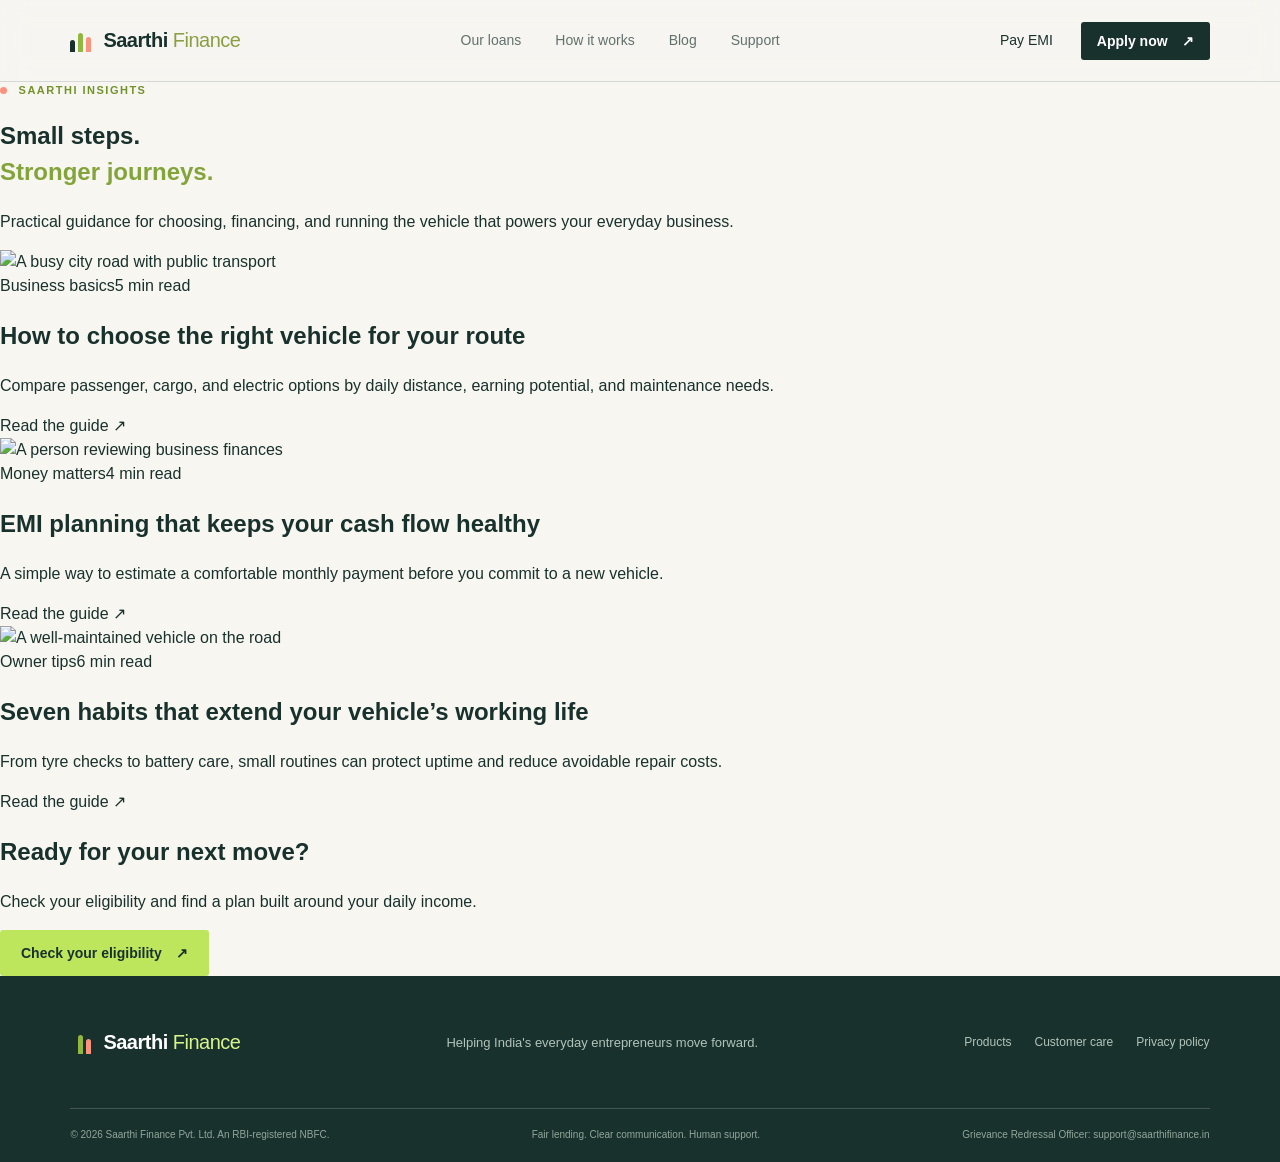
==== blog/index.html @ 4ffebeb4 "Add files via upload" ====
<!DOCTYPE html>
<html lang="en">
<head>
  <meta charset="UTF-8" />
  <meta name="viewport" content="width=device-width, initial-scale=1.0" />
  <title>Saarthi Finance Blog</title>
  <meta name="description" content="Practical guidance for choosing, financing, and running the vehicle that powers your everyday business." />
  <link rel="stylesheet" href="../styles.css" />
</head>
<body class="blog-page">
  <header class="site-header">
    <a class="brand" href="../index.html#top" aria-label="Saarthi Finance home">
      <span class="brand-mark" aria-hidden="true"><span></span><span></span><span></span></span>
      <span>Saarthi <b>Finance</b></span>
    </a>
    <nav class="main-nav" aria-label="Main navigation">
      <a href="../index.html#products">Our loans</a>
      <a href="../index.html#how-it-works">How it works</a>
      <a href="../blog.html">Blog</a>
      <a href="../index.html#support">Support</a>
    </nav>
    <div class="header-actions">
      <a class="text-link" href="../index.html#pay">Pay EMI</a>
      <a class="button button-dark button-small" href="../index.html#apply">Apply now <span aria-hidden="true">↗</span></a>
    </div>
    <button class="menu-toggle" aria-label="Open menu" aria-expanded="false">☰</button>
  </header>

  <main>
    <section class="blog-hero">
      <div>
        <p class="eyebrow"><span class="eyebrow-dot"></span> Saarthi insights</p>
        <h1>Small steps.<br><em>Stronger journeys.</em></h1>
      </div>
      <div class="blog-hero-copy">
        <p>Practical guidance for choosing, financing, and running the vehicle that powers your everyday business.</p>
      </div>
    </section>

    <section class="blog-grid" aria-label="Latest articles">
      <article class="article-card">
        <img src="https://images.unsplash.com/photo-1544620347-c4fd4a3d5957?auto=format&fit=crop&w=900&q=80" alt="A busy city road with public transport" />
        <div class="article-card-body">
          <div class="article-meta"><span>Business basics</span><span>5 min read</span></div>
          <h2>How to choose the right vehicle for your route</h2>
          <p>Compare passenger, cargo, and electric options by daily distance, earning potential, and maintenance needs.</p>
          <a class="article-link" href="../blog-vehicle.html">Read the guide <span>↗</span></a>
        </div>
      </article>

      <article class="article-card">
        <img src="https://images.unsplash.com/photo-1554224155-6726b3ff858f?auto=format&fit=crop&w=900&q=80" alt="A person reviewing business finances" />
        <div class="article-card-body">
          <div class="article-meta"><span>Money matters</span><span>4 min read</span></div>
          <h2>EMI planning that keeps your cash flow healthy</h2>
          <p>A simple way to estimate a comfortable monthly payment before you commit to a new vehicle.</p>
          <a class="article-link" href="../blog-emi.html">Read the guide <span>↗</span></a>
        </div>
      </article>

      <article class="article-card">
        <img src="https://images.unsplash.com/photo-1492144534655-ae79c964c9d7?auto=format&fit=crop&w=900&q=80" alt="A well-maintained vehicle on the road" />
        <div class="article-card-body">
          <div class="article-meta"><span>Owner tips</span><span>6 min read</span></div>
          <h2>Seven habits that extend your vehicle’s working life</h2>
          <p>From tyre checks to battery care, small routines can protect uptime and reduce avoidable repair costs.</p>
          <a class="article-link" href="../blog-care.html">Read the guide <span>↗</span></a>
        </div>
      </article>
    </section>

    <section class="blog-cta">
      <div>
        <h2>Ready for your next move?</h2>
        <p>Check your eligibility and find a plan built around your daily income.</p>
      </div>
      <a class="button button-primary" href="../index.html#apply">Check your eligibility <span aria-hidden="true">↗</span></a>
    </section>
  </main>

  <footer id="footer" class="site-footer">
    <div class="footer-top">
      <a class="brand brand-footer" href="../index.html#top"><span class="brand-mark" aria-hidden="true"><span></span><span></span><span></span></span><span>Saarthi <b>Finance</b></span></a>
      <p>Helping India's everyday entrepreneurs move forward.</p>
      <div class="footer-links">
        <a href="../index.html#products">Products</a>
        <a href="../index.html#support">Customer care</a>
        <a href="#footer">Privacy policy</a>
      </div>
    </div>
    <div id="support" class="footer-bottom">
      <span>© 2026 Saarthi Finance Pvt. Ltd. An RBI-registered NBFC.</span>
      <span>Fair lending. Clear communication. Human support.</span>
      <span>Grievance Redressal Officer: support@saarthifinance.in</span>
    </div>
  </footer>

  <script src="../blog.js"></script>
</body>
</html>
---- styles.css ----
.quote-modal[hidden]{display:none}.quote-modal{position:fixed;inset:0;z-index:20;display:grid;place-items:center;padding:24px}.quote-modal-backdrop{position:absolute;inset:0;background:rgba(25,49,45,.72);backdrop-filter:blur(5px)}.quote-modal-panel{position:relative;width:min(100%,620px);max-height:calc(100vh - 48px);overflow:auto;background:var(--paper);padding:38px 42px;box-shadow:0 22px 70px rgba(0,0,0,.25)}.quote-modal-close{position:absolute;top:14px;right:18px;border:0;background:transparent;color:var(--ink);font-size:30px;line-height:1;cursor:pointer}.quote-modal-panel h2{margin:8px 0 10px}.quote-modal-panel h2 em{color:#8aa83a}.quote-modal-intro{color:var(--muted);font-size:14px;margin:0 0 25px}.quote-modal .apply-form{max-width:none}.quote-modal-open{overflow:hidden}@media (max-width:560px){.quote-modal{padding:12px}.quote-modal-panel{max-height:calc(100vh - 24px);padding:30px 20px 24px}.quote-modal-panel h2{font-size:32px}.quote-modal .form-row{grid-template-columns:1fr}}
 .floating-quote{position:fixed;right:24px;bottom:24px;z-index:9;display:inline-flex;align-items:center;gap:12px;background:var(--coral);color:var(--ink);padding:15px 18px;border-radius:3px;font:700 14px 'DM Sans',sans-serif;box-shadow:0 10px 24px rgba(25,49,45,.18);transition:transform .2s,background .2s}.floating-quote:hover{background:#f68169;transform:translateY(-3px)}.floating-quote:focus-visible{outline:3px solid var(--lime);outline-offset:3px}@media (max-width:560px){.floating-quote{right:16px;bottom:16px;padding:13px 15px;font-size:13px}}
 .about-section{display:grid;grid-template-columns:1fr 1fr;gap:36px 8vw;background:#fff}.about-intro h2{margin-top:14px}.about-intro h2 em{color:#8aa83a}.about-story{padding-top:11px;max-width:510px}.about-story p{color:var(--muted);margin:0 0 17px}.about-story .arrow-link{display:inline-flex;margin-top:11px;color:#829d33}.about-pillars{grid-column:1/-1;display:grid;grid-template-columns:repeat(3,1fr);gap:1px;background:var(--line);margin-top:31px}.about-pillar{background:#fff;padding:25px 25px 28px}.about-pillar>span{color:#8aa83a;font:700 13px 'Space Grotesk',sans-serif}.about-pillar h3{font-size:18px;margin:24px 0 9px}.about-pillar p{color:var(--muted);font-size:14px;margin:0}@media (max-width:800px){.about-section{grid-template-columns:1fr}.about-story{padding-top:0}.about-pillars{grid-template-columns:1fr;margin-top:17px}}
 .income-section{display:grid;grid-template-columns:.9fr 1.1fr;gap:8vw;align-items:center;background:var(--ink);color:#fff}.income-section .eyebrow{color:var(--green)}.income-copy h2{margin:14px 0 20px;color:#fff}.income-copy h2 em{color:var(--green)}.income-copy>p:not(.eyebrow){max-width:430px;color:rgba(255,255,255,.7)}.income-copy .arrow-link{color:var(--green);display:inline-flex;margin-top:18px}.income-breakdown{background:#f8f7f0;color:var(--ink);padding:28px 30px}.breakdown-header,.breakdown-row,.breakdown-total{display:flex;justify-content:space-between;align-items:center;border-bottom:1px solid var(--line);padding:14px 0}.breakdown-header{padding-top:0;color:var(--muted);font-size:12px;text-transform:uppercase;letter-spacing:.08em}.breakdown-row span{color:var(--muted)}.breakdown-row b{font-size:17px}.breakdown-row .negative{color:#bd604e}.breakdown-total{border-bottom:0;padding-bottom:0}.breakdown-total strong{font:700 29px 'Space Grotesk',sans-serif;color:var(--ink)}.breakdown-total small{font:500 13px 'DM Sans',sans-serif;color:var(--muted)}.income-breakdown>p{border-top:1px solid var(--line);margin:21px 0 0;padding-top:16px;color:var(--muted);font-size:12px}.calculator-section{background:var(--cream)}.calculator-heading{display:grid;grid-template-columns:1fr .8fr;gap:7vw;align-items:end;margin-bottom:45px}.calculator-heading h2{margin:0}.calculator-heading>p:last-child{color:var(--muted);max-width:390px}.calculator-layout{display:grid;grid-template-columns:1fr 1fr;gap:7vw;align-items:start}.calculator-form{background:#fff;padding:30px 32px;border:1px solid var(--line)}.calculator-form label{display:flex;justify-content:space-between;gap:20px;margin-top:21px;font-weight:700;font-size:14px}.calculator-form label:first-child{margin-top:0}.calculator-form output{color:#829d33;font-weight:700}.calculator-form input[type=range]{width:100%;accent-color:#8fae39;margin:13px 0 0}.range-labels{display:flex;justify-content:space-between;color:var(--muted);font-size:12px}.calculator-note{border-top:1px solid var(--line);margin:25px 0 0;padding-top:17px;color:var(--muted);font-size:12px}.calculator-results{display:grid;grid-template-columns:1fr 1fr;gap:14px}.result-card{background:#fff;padding:25px 24px;border:1px solid var(--line)}.result-card.result-featured{background:var(--ink);color:#fff}.result-card>span{font-size:13px;color:var(--muted)}.result-featured>span{color:var(--green)}.result-card strong{display:block;font:700 31px 'Space Grotesk',sans-serif;margin:15px 0 0}.result-card small{display:block;color:var(--muted);font-size:12px}.result-featured small{color:rgba(255,255,255,.58)}.result-card div{border-top:1px solid var(--line);display:flex;justify-content:space-between;margin-top:27px;padding-top:13px;font-size:12px}.result-featured div{border-color:rgba(255,255,255,.2)}.result-card div span{color:var(--muted)}.result-featured div span{color:rgba(255,255,255,.58)}.faq-section{display:grid;grid-template-columns:.8fr 1.2fr;gap:10vw}.faq-heading h2{margin-top:12px}.faq-list details{border-top:1px solid var(--line);padding:21px 0}.faq-list details:last-child{border-bottom:1px solid var(--line)}.faq-list summary{cursor:pointer;list-style:none;font:700 18px 'Space Grotesk',sans-serif;display:flex;justify-content:space-between;gap:20px}.faq-list summary::-webkit-details-marker{display:none}.faq-list summary:after{content:'+';font:400 24px 'DM Sans',sans-serif}.faq-list details[open] summary:after{content:'−'}.faq-list details p{max-width:650px;color:var(--muted);margin:13px 32px 0 0;font-size:14px}@media (max-width:800px){.income-section,.calculator-layout,.faq-section{grid-template-columns:1fr}.calculator-heading{display:block}.calculator-heading>p:last-child{margin-top:20px}.calculator-results{margin-top:22px}.main-nav{gap:18px}}@media (max-width:560px){.income-breakdown,.calculator-form{padding:22px 18px}.calculator-results{grid-template-columns:1fr}.breakdown-total strong{font-size:24px}.faq-list summary{font-size:16px}}
*{box-sizing:border-box} :root{--ink:#19312d;--muted:#61716c;--paper:#f7f6f1;--green:#d7f58b;--lime:#bde65d;--coral:#fa927d;--cream:#f1e5c6;--line:rgba(25,49,45,.15)}html{scroll-behavior:smooth}body{margin:0;background:var(--paper);color:var(--ink);font-family:'DM Sans',sans-serif;font-size:16px;line-height:1.5}a{color:inherit;text-decoration:none}.site-header{height:82px;display:flex;align-items:center;justify-content:space-between;padding:0 5.5vw;border-bottom:1px solid var(--line);background:rgba(247,246,241,.9);position:sticky;top:0;z-index:10;backdrop-filter:blur(12px)}.brand{display:flex;align-items:center;gap:11px;font:600 20px 'Space Grotesk',sans-serif;letter-spacing:-.5px}.brand b{font-weight:500;color:#8a9e42}.brand-mark{display:flex;align-items:flex-end;gap:3px;height:23px;width:22px}.brand-mark span{display:block;width:5px;border-radius:5px 5px 1px 1px;background:var(--ink)}.brand-mark span:nth-child(1){height:12px}.brand-mark span:nth-child(2){height:19px;background:#92b73e}.brand-mark span:nth-child(3){height:15px;background:var(--coral)}.main-nav{display:flex;gap:34px;color:var(--muted);font-size:14px}.main-nav a:hover,.text-link:hover{color:var(--ink)}.header-actions{display:flex;align-items:center;gap:28px;font-size:14px}.button{display:inline-flex;align-items:center;justify-content:center;gap:14px;border:0;padding:15px 21px;border-radius:3px;font:700 14px 'DM Sans',sans-serif;cursor:pointer;transition:transform .2s,background .2s}.button:hover{transform:translateY(-2px)}.button-primary{background:var(--lime);color:var(--ink)}.button-primary:hover{background:#aeda50}.button-dark{background:var(--ink);color:#fff}.button-dark:hover{background:#2d514a}.button-small{padding:11px 16px}.button-full{width:100%}.menu-toggle{display:none;background:none;border:0;color:var(--ink);font-size:24px}.section-pad{padding:105px 10vw}.hero{min-height:605px;display:grid;grid-template-columns:1fr .93fr;gap:7vw;align-items:center;padding-top:80px;padding-bottom:76px;overflow:hidden}.eyebrow{text-transform:uppercase;letter-spacing:1.5px;font-size:11px;font-weight:700;color:#73922c;margin:0 0 17px}.eyebrow-dot{display:inline-block;width:7px;height:7px;background:var(--coral);border-radius:50%;margin-right:7px}.hero h1,.process-heading h2,.pay-copy h2,.apply-inner h2{font:600 clamp(48px,5.8vw,86px)/.97 'Space Grotesk',sans-serif;letter-spacing:-4px;margin:0;color:var(--ink)}h1 em,h2 em{font-style:normal;color:#83a43a}.hero-text{max-width:510px;color:var(--muted);font-size:17px;margin:27px 0 30px}.hero-actions{display:flex;align-items:center;gap:25px}.play-link{font-size:14px;font-weight:600}.play-icon{display:inline-grid;place-items:center;width:27px;height:27px;border:1px solid var(--ink);border-radius:50%;font-size:9px;margin-right:7px}.trust-strip{display:flex;gap:28px;margin-top:67px;padding-top:18px;border-top:1px solid var(--line)}.trust-strip div{display:flex;flex-direction:column}.trust-strip strong{font:600 17px 'Space Grotesk',sans-serif}.trust-strip span{font-size:11px;color:var(--muted);margin-top:2px}.hero-visual{height:430px;position:relative;background:var(--green);overflow:hidden}.sun{position:absolute;width:230px;height:230px;border-radius:50%;background:#f5d676;top:45px;right:65px}.route-line{position:absolute;border:1px solid rgba(25,49,45,.25);border-radius:50%;transform:rotate(-17deg)}.route-one{width:580px;height:140px;right:-140px;bottom:31px}.route-two{width:450px;height:100px;right:-98px;bottom:66px}.vehicle-scene{position:absolute;inset:0}.road-line{position:absolute;background:var(--ink);height:2px;width:140%;bottom:58px;left:-20%;transform:rotate(-8deg);opacity:.18}.vehicle-shadow{position:absolute;background:rgba(25,49,45,.18);height:12px;width:260px;border-radius:50%;bottom:88px;left:23%;filter:blur(4px)}.rickshaw{position:absolute;bottom:98px;left:22%;width:252px;height:190px;transform:rotate(-6deg)}.rickshaw-roof{position:absolute;top:0;left:25px;width:201px;height:45px;background:var(--ink);border-radius:96px 96px 5px 5px}.rickshaw-roof:after{content:'';position:absolute;left:13px;right:13px;bottom:-7px;height:9px;background:var(--coral);border-radius:2px}.rickshaw-body{position:absolute;top:40px;left:42px;width:164px;height:112px;background:#345c51;border-radius:7px 7px 27px 15px;border-right:12px solid var(--ink)}.window{width:119px;height:67px;background:#b6dccb;margin:13px;border:5px solid var(--ink);border-radius:3px}.window:after{content:'';display:block;height:100%;width:5px;background:var(--ink);margin-left:51px}.headlight{position:absolute;width:17px;height:17px;background:#f5d676;border:3px solid var(--ink);right:-20px;bottom:14px;border-radius:50%}.wheel{position:absolute;width:39px;height:39px;border-radius:50%;background:var(--ink);border:9px solid #88a99a;bottom:0}.wheel-back{left:49px}.wheel-front{right:12px}.rickshaw-step{position:absolute;width:72px;height:9px;background:var(--ink);bottom:29px;left:91px}.visual-note{position:absolute;right:22px;bottom:23px;background:var(--paper);padding:13px 16px;display:flex;gap:10px;align-items:center;font-size:12px;box-shadow:0 8px 25px rgba(25,49,45,.12)}.visual-note small{display:block;color:var(--muted);font-size:10px}.note-icon{display:grid;place-items:center;width:25px;height:25px;border-radius:50%;background:var(--lime);font-weight:bold}.stats-band{background:var(--ink);color:white;padding:30px 10vw}.stats-inner{display:flex;align-items:center;justify-content:space-between;gap:40px}.stats-inner>p{color:#bbcbc1;font-size:13px;max-width:170px}.stats-list{display:flex;gap:6vw}.stats-list div{display:flex;flex-direction:column}.stats-list strong{font:600 26px 'Space Grotesk',sans-serif;color:var(--green)}.stats-list span{font-size:11px;color:#a6b8ae}.section-heading{display:flex;justify-content:space-between;align-items:flex-end;margin-bottom:54px}.section-heading h2{font:600 55px/.98 'Space Grotesk',sans-serif;letter-spacing:-2.5px;margin:0}.section-heading h2 span{color:#83a43a}.section-heading>p{color:var(--muted);max-width:280px;margin:0}.product-grid{display:grid;grid-template-columns:repeat(3,1fr);gap:17px}.product-card{min-height:375px;padding:27px 29px;display:flex;flex-direction:column}.card-green{background:var(--green)}.card-cream{background:var(--cream)}.card-coral{background:var(--coral)}.card-top{display:flex;justify-content:space-between;align-items:center}.tag{background:var(--ink);color:white;padding:5px 9px;text-transform:uppercase;font-size:9px;letter-spacing:1px}.tag-light{background:rgba(255,255,255,.35);color:var(--ink)}.card-number{font:600 15px 'Space Grotesk'}.product-card h3{font:600 31px/1 'Space Grotesk';letter-spacing:-1px;margin:77px 0 12px}.product-card p{color:rgba(25,49,45,.7);font-size:14px;max-width:265px;margin:0}.card-detail{margin-top:auto;border-top:1px solid rgba(25,49,45,.22);padding-top:14px;display:flex;justify-content:space-between;font-size:12px}.card-detail span{color:rgba(25,49,45,.65)}.arrow-link{font-weight:700;font-size:13px;margin-top:18px}.arrow-link span{font-size:18px;margin-left:7px}.process-section{background:#e6e9df;display:grid;grid-template-columns:.75fr 1.25fr;gap:9vw}.process-heading h2{font-size:53px}.steps{border-top:1px solid var(--line)}.step{display:grid;grid-template-columns:70px 1fr;gap:24px;padding:25px 0;border-bottom:1px solid var(--line)}.step>span{font:600 13px 'Space Grotesk';color:#819544}.step h3{font:600 21px 'Space Grotesk';margin:0}.step p{color:var(--muted);font-size:14px;margin:6px 0 0}.pay-section{background:#fff;display:grid;grid-template-columns:1fr .72fr;gap:12vw;align-items:center}.pay-copy h2{font-size:57px}.pay-copy>p:not(.eyebrow){color:var(--muted);max-width:390px;margin:25px 0}.security-note{font-size:12px;font-weight:600;display:flex;gap:9px;align-items:center}.security-note span{color:#789b29}.payment-card{background:var(--paper);padding:30px;box-shadow:0 15px 45px rgba(25,49,45,.08);border:1px solid var(--line)}.payment-card-header{display:flex;align-items:center;gap:12px;border-bottom:1px solid var(--line);padding-bottom:23px;margin-bottom:24px}.payment-icon{background:var(--coral);width:38px;height:38px;display:grid;place-items:center;font-weight:700}.payment-card h3{font:600 18px 'Space Grotesk';margin:0}.payment-card-header p{margin:2px 0 0;color:var(--muted);font-size:12px}.lock{margin-left:auto;color:#789b29;font-size:21px}.payment-card label,.apply-form label{display:block;font-size:12px;font-weight:700;margin-bottom:8px}.payment-card input,.apply-form input,.apply-form select{width:100%;padding:13px 14px;border:1px solid var(--line);background:white;border-radius:2px;font:14px 'DM Sans';color:var(--ink);outline-color:#9cc448;margin-bottom:17px}.amount-input{display:flex;align-items:center;background:white;border:1px solid var(--line);margin-bottom:20px}.amount-input span{padding-left:14px;font-weight:bold}.amount-input input{border:0;margin:0}.form-footnote{font-size:10px;color:var(--muted);text-align:center;margin:13px 0 0}.payment-message,.apply-message{font-size:12px;font-weight:600;margin-top:12px;color:#62831e;min-height:18px}.apply-section{background:var(--coral)}.apply-inner{display:grid;grid-template-columns:1fr .85fr;gap:12vw;align-items:start}.apply-inner h2{font-size:58px}.apply-inner>div>p:last-child{margin-top:24px}.apply-form{background:#fff;padding:29px}.form-row{display:grid;grid-template-columns:1fr 1fr;gap:15px}.consent{display:flex!important;gap:9px;align-items:flex-start;font-size:11px!important;font-weight:400!important;color:var(--muted);margin:0 0 20px}.consent input{width:auto;margin:2px 0 0}.consent a{text-decoration:underline}.site-footer{background:var(--ink);color:#fff;padding:44px 5.5vw 20px}.footer-top{display:flex;align-items:center;justify-content:space-between;padding-bottom:43px;border-bottom:1px solid rgba(255,255,255,.18)}.brand-footer{color:#fff}.brand-footer b{color:var(--green)}.footer-top p{color:#b1c3b9;font-size:13px}.footer-links{display:flex;gap:23px;color:#b1c3b9;font-size:12px}.footer-bottom{display:flex;justify-content:space-between;gap:20px;padding-top:18px;color:#91a79d;font-size:10px}.reveal{opacity:0;transform:translateY(18px);animation:rise .8s ease forwards}.reveal-delay{animation-delay:.12s}.reveal-delay-2{animation-delay:.22s}@keyframes rise{to{opacity:1;transform:none}}@media(max-width:800px){.site-header{height:70px;padding:0 6vw}.main-nav,.header-actions{display:none}.menu-toggle{display:block}.section-pad{padding:70px 6vw}.hero{display:block;padding-top:66px}.hero h1{font-size:58px}.hero-text{font-size:15px}.trust-strip{margin-top:45px;gap:15px;justify-content:space-between}.trust-strip strong{font-size:14px}.trust-strip span{font-size:10px}.hero-visual{height:320px;margin-top:55px}.rickshaw{transform:scale(.78) rotate(-6deg);transform-origin:left bottom;left:23%;bottom:72px}.sun{width:170px;height:170px;right:30px}.visual-note{right:12px;bottom:14px}.stats-band{padding:26px 6vw}.stats-inner{display:block}.stats-inner>p{margin:0 0 21px}.stats-list{gap:18px;justify-content:space-between}.stats-list strong{font-size:19px}.product-grid,.pay-section,.apply-inner,.process-section{grid-template-columns:1fr}.section-heading{display:block;margin-bottom:32px}.section-heading h2{font-size:43px}.section-heading>p{margin-top:19px}.product-card{min-height:330px}.product-card h3{margin-top:55px}.process-heading{margin-bottom:43px}.process-heading h2,.pay-copy h2,.apply-inner h2{font-size:47px}.pay-section{gap:45px}.apply-inner{gap:40px}.footer-top,.footer-bottom{display:block}.footer-top p{margin:25px 0}.footer-links{flex-wrap:wrap}.footer-bottom span{display:block;margin-top:10px}.form-row{grid-template-columns:1fr}.hero-actions{align-items:flex-start;flex-direction:column;gap:19px}}
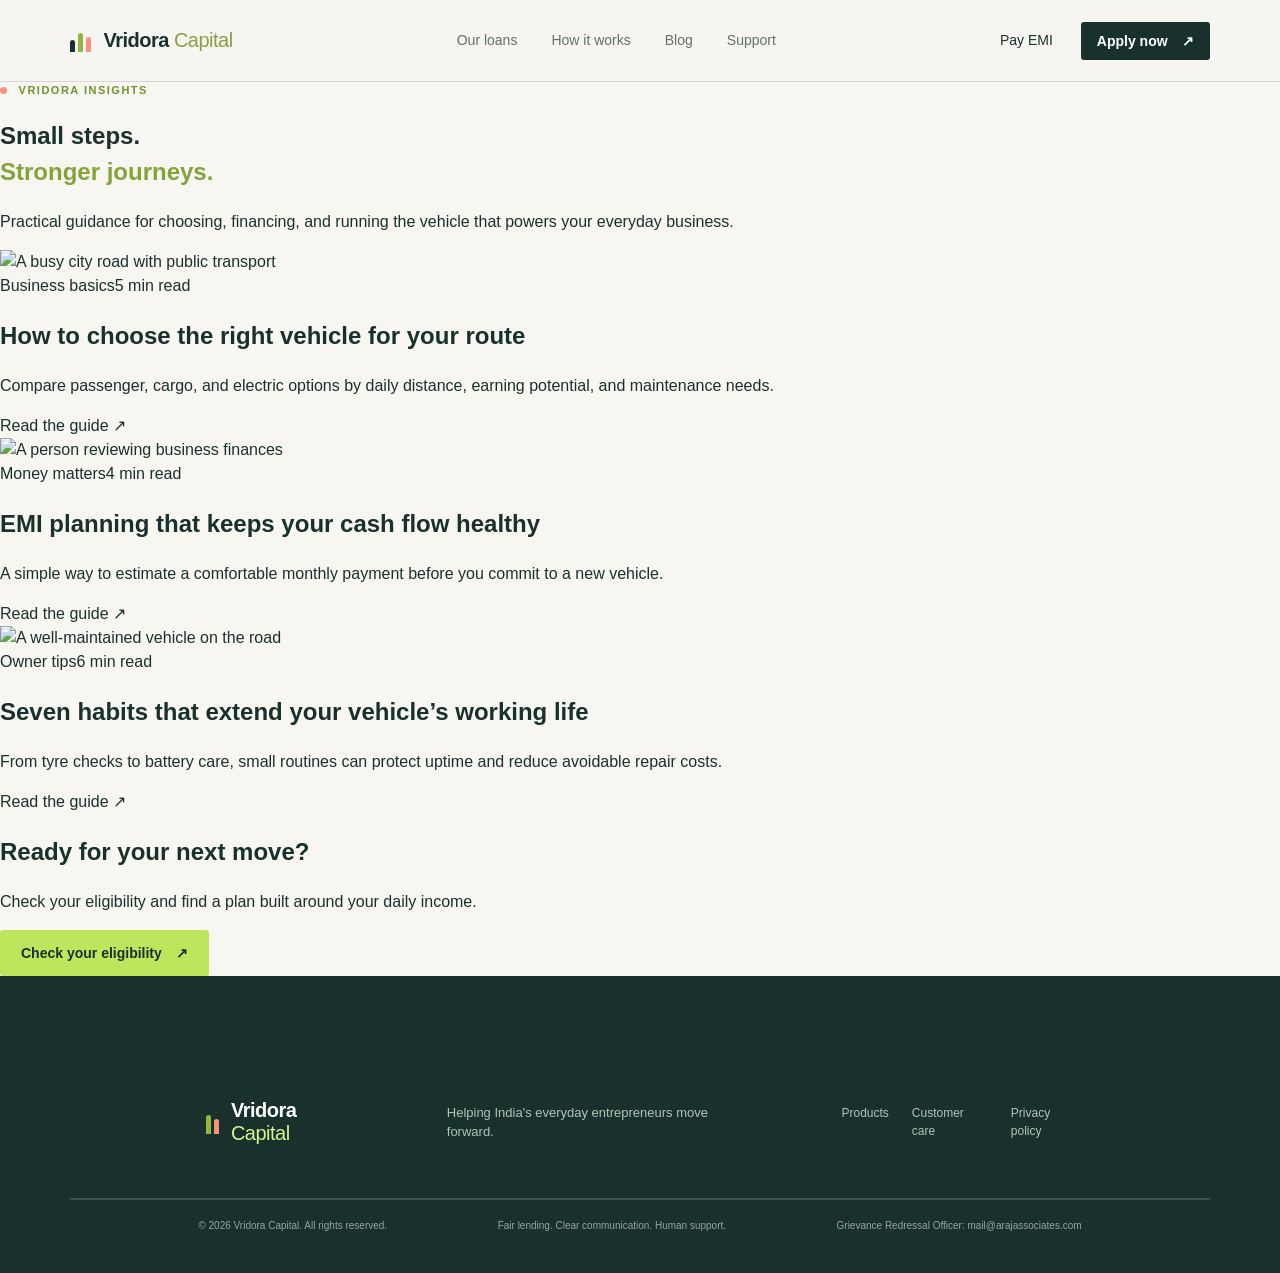
==== commit a5a1709d: "Update Vridora branding and loan ranges" ====
--- a/blog/index.html
+++ b/blog/index.html
@@ -3,15 +3,15 @@
 <head>
   <meta charset="UTF-8" />
   <meta name="viewport" content="width=device-width, initial-scale=1.0" />
-  <title>Saarthi Finance Blog</title>
+  <title>Vridora Capital Blog</title>
   <meta name="description" content="Practical guidance for choosing, financing, and running the vehicle that powers your everyday business." />
   <link rel="stylesheet" href="../styles.css" />
 </head>
 <body class="blog-page">
   <header class="site-header">
-    <a class="brand" href="../index.html#top" aria-label="Saarthi Finance home">
+    <a class="brand" href="../index.html#top" aria-label="Vridora Capital home">
       <span class="brand-mark" aria-hidden="true"><span></span><span></span><span></span></span>
-      <span>Saarthi <b>Finance</b></span>
+      <span>Vridora <b>Capital</b></span>
     </a>
     <nav class="main-nav" aria-label="Main navigation">
       <a href="../index.html#products">Our loans</a>
@@ -29,7 +29,7 @@
   <main>
     <section class="blog-hero">
       <div>
-        <p class="eyebrow"><span class="eyebrow-dot"></span> Saarthi insights</p>
+        <p class="eyebrow"><span class="eyebrow-dot"></span> Vridora insights</p>
         <h1>Small steps.<br><em>Stronger journeys.</em></h1>
       </div>
       <div class="blog-hero-copy">
@@ -80,7 +80,7 @@
 
   <footer id="footer" class="site-footer">
     <div class="footer-top">
-      <a class="brand brand-footer" href="../index.html#top"><span class="brand-mark" aria-hidden="true"><span></span><span></span><span></span></span><span>Saarthi <b>Finance</b></span></a>
+      <a class="brand brand-footer" href="../index.html#top"><span class="brand-mark" aria-hidden="true"><span></span><span></span><span></span></span><span>Vridora <b>Capital</b></span></a>
       <p>Helping India's everyday entrepreneurs move forward.</p>
       <div class="footer-links">
         <a href="../index.html#products">Products</a>
@@ -89,9 +89,9 @@
       </div>
     </div>
     <div id="support" class="footer-bottom">
-      <span>© 2026 Saarthi Finance Pvt. Ltd. An RBI-registered NBFC.</span>
+      <span>© 2026 Vridora Capital. All rights reserved.</span>
       <span>Fair lending. Clear communication. Human support.</span>
-      <span>Grievance Redressal Officer: support@saarthifinance.in</span>
+      <span>Grievance Redressal Officer: mail@arajassociates.com</span>
     </div>
   </footer>
 
--- a/styles.css
+++ b/styles.css
@@ -1,5 +1,5 @@
  .quote-modal[hidden]{display:none}.quote-modal{position:fixed;inset:0;z-index:20;display:grid;place-items:center;padding:24px}.quote-modal-backdrop{position:absolute;inset:0;background:rgba(25,49,45,.72);backdrop-filter:blur(5px)}.quote-modal-panel{position:relative;width:min(100%,620px);max-height:calc(100vh - 48px);overflow:auto;background:var(--paper);padding:38px 42px;box-shadow:0 22px 70px rgba(0,0,0,.25)}.quote-modal-close{position:absolute;top:14px;right:18px;border:0;background:transparent;color:var(--ink);font-size:30px;line-height:1;cursor:pointer}.quote-modal-panel h2{margin:8px 0 10px}.quote-modal-panel h2 em{color:#8aa83a}.quote-modal-intro{color:var(--muted);font-size:14px;margin:0 0 25px}.quote-modal .apply-form{max-width:none}.quote-modal-open{overflow:hidden}@media (max-width:560px){.quote-modal{padding:12px}.quote-modal-panel{max-height:calc(100vh - 24px);padding:30px 20px 24px}.quote-modal-panel h2{font-size:32px}.quote-modal .form-row{grid-template-columns:1fr}}
- .floating-quote{position:fixed;right:24px;bottom:24px;z-index:9;display:inline-flex;align-items:center;gap:12px;background:var(--coral);color:var(--ink);padding:15px 18px;border-radius:3px;font:700 14px 'DM Sans',sans-serif;box-shadow:0 10px 24px rgba(25,49,45,.18);transition:transform .2s,background .2s}.floating-quote:hover{background:#f68169;transform:translateY(-3px)}.floating-quote:focus-visible{outline:3px solid var(--lime);outline-offset:3px}@media (max-width:560px){.floating-quote{right:16px;bottom:16px;padding:13px 15px;font-size:13px}}
+ .trust-section{background:var(--ink);color:#fff;display:grid;grid-template-columns:.9fr 1.1fr;gap:44px 8vw}.trust-heading h2{margin:14px 0 18px;color:#fff}.trust-heading h2 em{color:var(--green)}.trust-heading>p:last-child{max-width:410px;color:rgba(255,255,255,.7)}.trust-stats{display:grid;grid-template-columns:repeat(2,1fr);border-left:1px solid rgba(255,255,255,.2)}.trust-stat{padding:8px 28px 20px;border-bottom:1px solid rgba(255,255,255,.2)}.trust-stat:nth-child(odd){border-right:1px solid rgba(255,255,255,.2)}.trust-stat strong{display:block;color:var(--green);font:700 30px 'Space Grotesk',sans-serif}.trust-stat span{color:rgba(255,255,255,.68);font-size:13px}.trust-points{grid-column:1/-1;display:flex;justify-content:space-between;gap:20px;border-top:1px solid rgba(255,255,255,.2);padding-top:23px;color:rgba(255,255,255,.82);font-size:13px}.trust-action{grid-column:1/-1;display:flex;align-items:center;justify-content:space-between;gap:24px;border-top:1px solid rgba(255,255,255,.2);padding-top:27px}.trust-action p{margin:0;color:rgba(255,255,255,.58);font-size:12px}.site-footer{background:#102622;color:#fff}.footer-top{display:grid;grid-template-columns:1.4fr .8fr .9fr;gap:7vw;padding:70px 10vw 50px}.footer-brand p{max-width:300px;color:rgba(255,255,255,.62);font-size:13px}.brand-footer{color:#fff}.footer-column{display:flex;flex-direction:column;gap:9px;color:rgba(255,255,255,.65);font-size:13px}.footer-column h3{margin:0 0 12px;color:var(--green);font-size:13px;text-transform:uppercase;letter-spacing:.08em}.footer-column a:hover,.footer-legal a:hover{color:#fff}.footer-bottom{display:flex;align-items:center;justify-content:space-between;gap:24px;padding:20px 10vw;border-top:1px solid rgba(255,255,255,.14);color:rgba(255,255,255,.5);font-size:11px}.footer-legal{display:flex;gap:18px}.floating-quote{position:fixed;right:24px;bottom:24px;z-index:9;display:inline-flex;align-items:center;gap:12px;background:var(--coral);color:var(--ink);padding:15px 18px;border-radius:3px;font:700 14px 'DM Sans',sans-serif;box-shadow:0 10px 24px rgba(25,49,45,.18);transition:transform .2s,background .2s}.floating-quote:hover{background:#f68169;transform:translateY(-3px)}.floating-quote:focus-visible{outline:3px solid var(--lime);outline-offset:3px}@media (max-width:800px){.trust-section{grid-template-columns:1fr}.trust-stats{border-left:0}.trust-points{flex-direction:column;gap:10px}.footer-top{grid-template-columns:1fr 1fr;gap:35px}.footer-brand{grid-column:1/-1}.footer-bottom{align-items:flex-start;flex-direction:column}.footer-legal{flex-wrap:wrap}}@media (max-width:560px){.floating-quote{right:16px;bottom:16px;padding:13px 15px;font-size:13px}.trust-action{align-items:flex-start;flex-direction:column}.footer-top{grid-template-columns:1fr;padding-top:50px}.footer-brand{grid-column:auto}}
  .about-section{display:grid;grid-template-columns:1fr 1fr;gap:36px 8vw;background:#fff}.about-intro h2{margin-top:14px}.about-intro h2 em{color:#8aa83a}.about-story{padding-top:11px;max-width:510px}.about-story p{color:var(--muted);margin:0 0 17px}.about-story .arrow-link{display:inline-flex;margin-top:11px;color:#829d33}.about-pillars{grid-column:1/-1;display:grid;grid-template-columns:repeat(3,1fr);gap:1px;background:var(--line);margin-top:31px}.about-pillar{background:#fff;padding:25px 25px 28px}.about-pillar>span{color:#8aa83a;font:700 13px 'Space Grotesk',sans-serif}.about-pillar h3{font-size:18px;margin:24px 0 9px}.about-pillar p{color:var(--muted);font-size:14px;margin:0}@media (max-width:800px){.about-section{grid-template-columns:1fr}.about-story{padding-top:0}.about-pillars{grid-template-columns:1fr;margin-top:17px}}
  .income-section{display:grid;grid-template-columns:.9fr 1.1fr;gap:8vw;align-items:center;background:var(--ink);color:#fff}.income-section .eyebrow{color:var(--green)}.income-copy h2{margin:14px 0 20px;color:#fff}.income-copy h2 em{color:var(--green)}.income-copy>p:not(.eyebrow){max-width:430px;color:rgba(255,255,255,.7)}.income-copy .arrow-link{color:var(--green);display:inline-flex;margin-top:18px}.income-breakdown{background:#f8f7f0;color:var(--ink);padding:28px 30px}.breakdown-header,.breakdown-row,.breakdown-total{display:flex;justify-content:space-between;align-items:center;border-bottom:1px solid var(--line);padding:14px 0}.breakdown-header{padding-top:0;color:var(--muted);font-size:12px;text-transform:uppercase;letter-spacing:.08em}.breakdown-row span{color:var(--muted)}.breakdown-row b{font-size:17px}.breakdown-row .negative{color:#bd604e}.breakdown-total{border-bottom:0;padding-bottom:0}.breakdown-total strong{font:700 29px 'Space Grotesk',sans-serif;color:var(--ink)}.breakdown-total small{font:500 13px 'DM Sans',sans-serif;color:var(--muted)}.income-breakdown>p{border-top:1px solid var(--line);margin:21px 0 0;padding-top:16px;color:var(--muted);font-size:12px}.calculator-section{background:var(--cream)}.calculator-heading{display:grid;grid-template-columns:1fr .8fr;gap:7vw;align-items:end;margin-bottom:45px}.calculator-heading h2{margin:0}.calculator-heading>p:last-child{color:var(--muted);max-width:390px}.calculator-layout{display:grid;grid-template-columns:1fr 1fr;gap:7vw;align-items:start}.calculator-form{background:#fff;padding:30px 32px;border:1px solid var(--line)}.calculator-form label{display:flex;justify-content:space-between;gap:20px;margin-top:21px;font-weight:700;font-size:14px}.calculator-form label:first-child{margin-top:0}.calculator-form output{color:#829d33;font-weight:700}.calculator-form input[type=range]{width:100%;accent-color:#8fae39;margin:13px 0 0}.range-labels{display:flex;justify-content:space-between;color:var(--muted);font-size:12px}.calculator-note{border-top:1px solid var(--line);margin:25px 0 0;padding-top:17px;color:var(--muted);font-size:12px}.calculator-results{display:grid;grid-template-columns:1fr 1fr;gap:14px}.result-card{background:#fff;padding:25px 24px;border:1px solid var(--line)}.result-card.result-featured{background:var(--ink);color:#fff}.result-card>span{font-size:13px;color:var(--muted)}.result-featured>span{color:var(--green)}.result-card strong{display:block;font:700 31px 'Space Grotesk',sans-serif;margin:15px 0 0}.result-card small{display:block;color:var(--muted);font-size:12px}.result-featured small{color:rgba(255,255,255,.58)}.result-card div{border-top:1px solid var(--line);display:flex;justify-content:space-between;margin-top:27px;padding-top:13px;font-size:12px}.result-featured div{border-color:rgba(255,255,255,.2)}.result-card div span{color:var(--muted)}.result-featured div span{color:rgba(255,255,255,.58)}.faq-section{display:grid;grid-template-columns:.8fr 1.2fr;gap:10vw}.faq-heading h2{margin-top:12px}.faq-list details{border-top:1px solid var(--line);padding:21px 0}.faq-list details:last-child{border-bottom:1px solid var(--line)}.faq-list summary{cursor:pointer;list-style:none;font:700 18px 'Space Grotesk',sans-serif;display:flex;justify-content:space-between;gap:20px}.faq-list summary::-webkit-details-marker{display:none}.faq-list summary:after{content:'+';font:400 24px 'DM Sans',sans-serif}.faq-list details[open] summary:after{content:'−'}.faq-list details p{max-width:650px;color:var(--muted);margin:13px 32px 0 0;font-size:14px}@media (max-width:800px){.income-section,.calculator-layout,.faq-section{grid-template-columns:1fr}.calculator-heading{display:block}.calculator-heading>p:last-child{margin-top:20px}.calculator-results{margin-top:22px}.main-nav{gap:18px}}@media (max-width:560px){.income-breakdown,.calculator-form{padding:22px 18px}.calculator-results{grid-template-columns:1fr}.breakdown-total strong{font-size:24px}.faq-list summary{font-size:16px}}
 *{box-sizing:border-box} :root{--ink:#19312d;--muted:#61716c;--paper:#f7f6f1;--green:#d7f58b;--lime:#bde65d;--coral:#fa927d;--cream:#f1e5c6;--line:rgba(25,49,45,.15)}html{scroll-behavior:smooth}body{margin:0;background:var(--paper);color:var(--ink);font-family:'DM Sans',sans-serif;font-size:16px;line-height:1.5}a{color:inherit;text-decoration:none}.site-header{height:82px;display:flex;align-items:center;justify-content:space-between;padding:0 5.5vw;border-bottom:1px solid var(--line);background:rgba(247,246,241,.9);position:sticky;top:0;z-index:10;backdrop-filter:blur(12px)}.brand{display:flex;align-items:center;gap:11px;font:600 20px 'Space Grotesk',sans-serif;letter-spacing:-.5px}.brand b{font-weight:500;color:#8a9e42}.brand-mark{display:flex;align-items:flex-end;gap:3px;height:23px;width:22px}.brand-mark span{display:block;width:5px;border-radius:5px 5px 1px 1px;background:var(--ink)}.brand-mark span:nth-child(1){height:12px}.brand-mark span:nth-child(2){height:19px;background:#92b73e}.brand-mark span:nth-child(3){height:15px;background:var(--coral)}.main-nav{display:flex;gap:34px;color:var(--muted);font-size:14px}.main-nav a:hover,.text-link:hover{color:var(--ink)}.header-actions{display:flex;align-items:center;gap:28px;font-size:14px}.button{display:inline-flex;align-items:center;justify-content:center;gap:14px;border:0;padding:15px 21px;border-radius:3px;font:700 14px 'DM Sans',sans-serif;cursor:pointer;transition:transform .2s,background .2s}.button:hover{transform:translateY(-2px)}.button-primary{background:var(--lime);color:var(--ink)}.button-primary:hover{background:#aeda50}.button-dark{background:var(--ink);color:#fff}.button-dark:hover{background:#2d514a}.button-small{padding:11px 16px}.button-full{width:100%}.menu-toggle{display:none;background:none;border:0;color:var(--ink);font-size:24px}.section-pad{padding:105px 10vw}.hero{min-height:605px;display:grid;grid-template-columns:1fr .93fr;gap:7vw;align-items:center;padding-top:80px;padding-bottom:76px;overflow:hidden}.eyebrow{text-transform:uppercase;letter-spacing:1.5px;font-size:11px;font-weight:700;color:#73922c;margin:0 0 17px}.eyebrow-dot{display:inline-block;width:7px;height:7px;background:var(--coral);border-radius:50%;margin-right:7px}.hero h1,.process-heading h2,.pay-copy h2,.apply-inner h2{font:600 clamp(48px,5.8vw,86px)/.97 'Space Grotesk',sans-serif;letter-spacing:-4px;margin:0;color:var(--ink)}h1 em,h2 em{font-style:normal;color:#83a43a}.hero-text{max-width:510px;color:var(--muted);font-size:17px;margin:27px 0 30px}.hero-actions{display:flex;align-items:center;gap:25px}.play-link{font-size:14px;font-weight:600}.play-icon{display:inline-grid;place-items:center;width:27px;height:27px;border:1px solid var(--ink);border-radius:50%;font-size:9px;margin-right:7px}.trust-strip{display:flex;gap:28px;margin-top:67px;padding-top:18px;border-top:1px solid var(--line)}.trust-strip div{display:flex;flex-direction:column}.trust-strip strong{font:600 17px 'Space Grotesk',sans-serif}.trust-strip span{font-size:11px;color:var(--muted);margin-top:2px}.hero-visual{height:430px;position:relative;background:var(--green);overflow:hidden}.sun{position:absolute;width:230px;height:230px;border-radius:50%;background:#f5d676;top:45px;right:65px}.route-line{position:absolute;border:1px solid rgba(25,49,45,.25);border-radius:50%;transform:rotate(-17deg)}.route-one{width:580px;height:140px;right:-140px;bottom:31px}.route-two{width:450px;height:100px;right:-98px;bottom:66px}.vehicle-scene{position:absolute;inset:0}.road-line{position:absolute;background:var(--ink);height:2px;width:140%;bottom:58px;left:-20%;transform:rotate(-8deg);opacity:.18}.vehicle-shadow{position:absolute;background:rgba(25,49,45,.18);height:12px;width:260px;border-radius:50%;bottom:88px;left:23%;filter:blur(4px)}.rickshaw{position:absolute;bottom:98px;left:22%;width:252px;height:190px;transform:rotate(-6deg)}.rickshaw-roof{position:absolute;top:0;left:25px;width:201px;height:45px;background:var(--ink);border-radius:96px 96px 5px 5px}.rickshaw-roof:after{content:'';position:absolute;left:13px;right:13px;bottom:-7px;height:9px;background:var(--coral);border-radius:2px}.rickshaw-body{position:absolute;top:40px;left:42px;width:164px;height:112px;background:#345c51;border-radius:7px 7px 27px 15px;border-right:12px solid var(--ink)}.window{width:119px;height:67px;background:#b6dccb;margin:13px;border:5px solid var(--ink);border-radius:3px}.window:after{content:'';display:block;height:100%;width:5px;background:var(--ink);margin-left:51px}.headlight{position:absolute;width:17px;height:17px;background:#f5d676;border:3px solid var(--ink);right:-20px;bottom:14px;border-radius:50%}.wheel{position:absolute;width:39px;height:39px;border-radius:50%;background:var(--ink);border:9px solid #88a99a;bottom:0}.wheel-back{left:49px}.wheel-front{right:12px}.rickshaw-step{position:absolute;width:72px;height:9px;background:var(--ink);bottom:29px;left:91px}.visual-note{position:absolute;right:22px;bottom:23px;background:var(--paper);padding:13px 16px;display:flex;gap:10px;align-items:center;font-size:12px;box-shadow:0 8px 25px rgba(25,49,45,.12)}.visual-note small{display:block;color:var(--muted);font-size:10px}.note-icon{display:grid;place-items:center;width:25px;height:25px;border-radius:50%;background:var(--lime);font-weight:bold}.stats-band{background:var(--ink);color:white;padding:30px 10vw}.stats-inner{display:flex;align-items:center;justify-content:space-between;gap:40px}.stats-inner>p{color:#bbcbc1;font-size:13px;max-width:170px}.stats-list{display:flex;gap:6vw}.stats-list div{display:flex;flex-direction:column}.stats-list strong{font:600 26px 'Space Grotesk',sans-serif;color:var(--green)}.stats-list span{font-size:11px;color:#a6b8ae}.section-heading{display:flex;justify-content:space-between;align-items:flex-end;margin-bottom:54px}.section-heading h2{font:600 55px/.98 'Space Grotesk',sans-serif;letter-spacing:-2.5px;margin:0}.section-heading h2 span{color:#83a43a}.section-heading>p{color:var(--muted);max-width:280px;margin:0}.product-grid{display:grid;grid-template-columns:repeat(3,1fr);gap:17px}.product-card{min-height:375px;padding:27px 29px;display:flex;flex-direction:column}.card-green{background:var(--green)}.card-cream{background:var(--cream)}.card-coral{background:var(--coral)}.card-top{display:flex;justify-content:space-between;align-items:center}.tag{background:var(--ink);color:white;padding:5px 9px;text-transform:uppercase;font-size:9px;letter-spacing:1px}.tag-light{background:rgba(255,255,255,.35);color:var(--ink)}.card-number{font:600 15px 'Space Grotesk'}.product-card h3{font:600 31px/1 'Space Grotesk';letter-spacing:-1px;margin:77px 0 12px}.product-card p{color:rgba(25,49,45,.7);font-size:14px;max-width:265px;margin:0}.card-detail{margin-top:auto;border-top:1px solid rgba(25,49,45,.22);padding-top:14px;display:flex;justify-content:space-between;font-size:12px}.card-detail span{color:rgba(25,49,45,.65)}.arrow-link{font-weight:700;font-size:13px;margin-top:18px}.arrow-link span{font-size:18px;margin-left:7px}.process-section{background:#e6e9df;display:grid;grid-template-columns:.75fr 1.25fr;gap:9vw}.process-heading h2{font-size:53px}.steps{border-top:1px solid var(--line)}.step{display:grid;grid-template-columns:70px 1fr;gap:24px;padding:25px 0;border-bottom:1px solid var(--line)}.step>span{font:600 13px 'Space Grotesk';color:#819544}.step h3{font:600 21px 'Space Grotesk';margin:0}.step p{color:var(--muted);font-size:14px;margin:6px 0 0}.pay-section{background:#fff;display:grid;grid-template-columns:1fr .72fr;gap:12vw;align-items:center}.pay-copy h2{font-size:57px}.pay-copy>p:not(.eyebrow){color:var(--muted);max-width:390px;margin:25px 0}.security-note{font-size:12px;font-weight:600;display:flex;gap:9px;align-items:center}.security-note span{color:#789b29}.payment-card{background:var(--paper);padding:30px;box-shadow:0 15px 45px rgba(25,49,45,.08);border:1px solid var(--line)}.payment-card-header{display:flex;align-items:center;gap:12px;border-bottom:1px solid var(--line);padding-bottom:23px;margin-bottom:24px}.payment-icon{background:var(--coral);width:38px;height:38px;display:grid;place-items:center;font-weight:700}.payment-card h3{font:600 18px 'Space Grotesk';margin:0}.payment-card-header p{margin:2px 0 0;color:var(--muted);font-size:12px}.lock{margin-left:auto;color:#789b29;font-size:21px}.payment-card label,.apply-form label{display:block;font-size:12px;font-weight:700;margin-bottom:8px}.payment-card input,.apply-form input,.apply-form select{width:100%;padding:13px 14px;border:1px solid var(--line);background:white;border-radius:2px;font:14px 'DM Sans';color:var(--ink);outline-color:#9cc448;margin-bottom:17px}.amount-input{display:flex;align-items:center;background:white;border:1px solid var(--line);margin-bottom:20px}.amount-input span{padding-left:14px;font-weight:bold}.amount-input input{border:0;margin:0}.form-footnote{font-size:10px;color:var(--muted);text-align:center;margin:13px 0 0}.payment-message,.apply-message{font-size:12px;font-weight:600;margin-top:12px;color:#62831e;min-height:18px}.apply-section{background:var(--coral)}.apply-inner{display:grid;grid-template-columns:1fr .85fr;gap:12vw;align-items:start}.apply-inner h2{font-size:58px}.apply-inner>div>p:last-child{margin-top:24px}.apply-form{background:#fff;padding:29px}.form-row{display:grid;grid-template-columns:1fr 1fr;gap:15px}.consent{display:flex!important;gap:9px;align-items:flex-start;font-size:11px!important;font-weight:400!important;color:var(--muted);margin:0 0 20px}.consent input{width:auto;margin:2px 0 0}.consent a{text-decoration:underline}.site-footer{background:var(--ink);color:#fff;padding:44px 5.5vw 20px}.footer-top{display:flex;align-items:center;justify-content:space-between;padding-bottom:43px;border-bottom:1px solid rgba(255,255,255,.18)}.brand-footer{color:#fff}.brand-footer b{color:var(--green)}.footer-top p{color:#b1c3b9;font-size:13px}.footer-links{display:flex;gap:23px;color:#b1c3b9;font-size:12px}.footer-bottom{display:flex;justify-content:space-between;gap:20px;padding-top:18px;color:#91a79d;font-size:10px}.reveal{opacity:0;transform:translateY(18px);animation:rise .8s ease forwards}.reveal-delay{animation-delay:.12s}.reveal-delay-2{animation-delay:.22s}@keyframes rise{to{opacity:1;transform:none}}@media(max-width:800px){.site-header{height:70px;padding:0 6vw}.main-nav,.header-actions{display:none}.menu-toggle{display:block}.section-pad{padding:70px 6vw}.hero{display:block;padding-top:66px}.hero h1{font-size:58px}.hero-text{font-size:15px}.trust-strip{margin-top:45px;gap:15px;justify-content:space-between}.trust-strip strong{font-size:14px}.trust-strip span{font-size:10px}.hero-visual{height:320px;margin-top:55px}.rickshaw{transform:scale(.78) rotate(-6deg);transform-origin:left bottom;left:23%;bottom:72px}.sun{width:170px;height:170px;right:30px}.visual-note{right:12px;bottom:14px}.stats-band{padding:26px 6vw}.stats-inner{display:block}.stats-inner>p{margin:0 0 21px}.stats-list{gap:18px;justify-content:space-between}.stats-list strong{font-size:19px}.product-grid,.pay-section,.apply-inner,.process-section{grid-template-columns:1fr}.section-heading{display:block;margin-bottom:32px}.section-heading h2{font-size:43px}.section-heading>p{margin-top:19px}.product-card{min-height:330px}.product-card h3{margin-top:55px}.process-heading{margin-bottom:43px}.process-heading h2,.pay-copy h2,.apply-inner h2{font-size:47px}.pay-section{gap:45px}.apply-inner{gap:40px}.footer-top,.footer-bottom{display:block}.footer-top p{margin:25px 0}.footer-links{flex-wrap:wrap}.footer-bottom span{display:block;margin-top:10px}.form-row{grid-template-columns:1fr}.hero-actions{align-items:flex-start;flex-direction:column;gap:19px}}
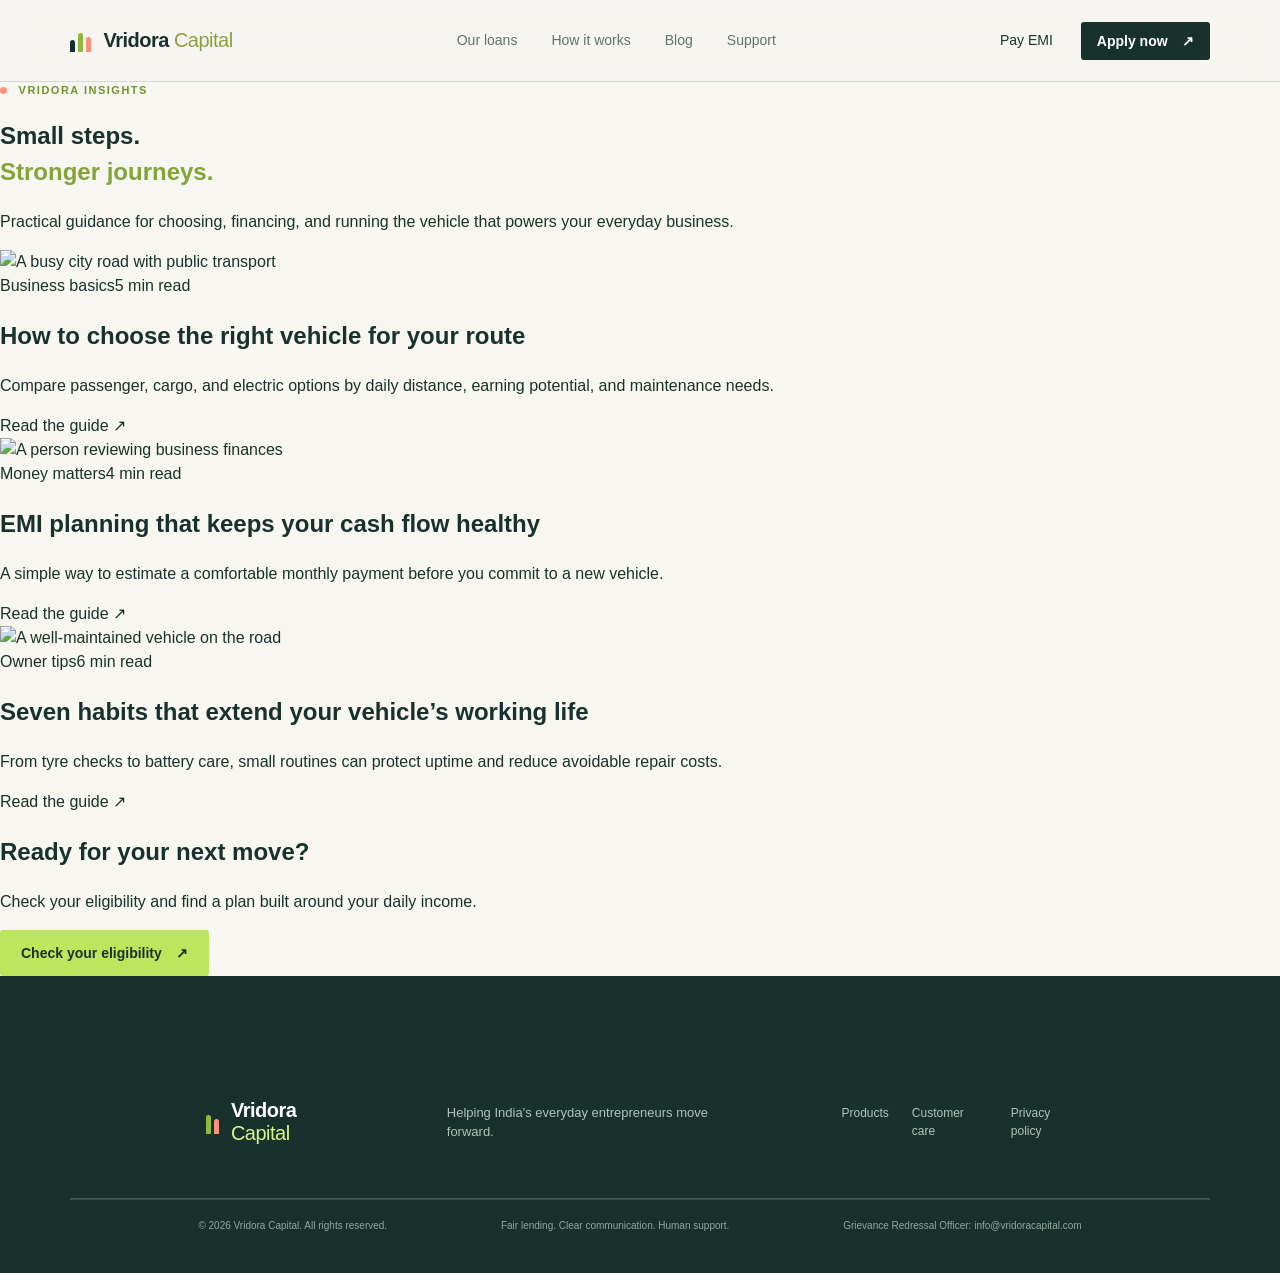
==== commit 71d0ac75: "Add files via upload" ====
--- a/blog/index.html
+++ b/blog/index.html
@@ -20,8 +20,8 @@
       <a href="../index.html#support">Support</a>
     </nav>
     <div class="header-actions">
-      <a class="text-link" href="../index.html#pay">Pay EMI</a>
-      <a class="button button-dark button-small" href="../index.html#apply">Apply now <span aria-hidden="true">↗</span></a>
+      <a class="text-link" href="https://vridoracapital.com/payemi">Pay EMI</a>
+      <a class="button button-dark button-small" href="https://vridoracapital.roopya.money/customer/personal_loan/a4e692d6381b9b3e0a1830a6c4f7581b6089aa571a8c70dd5f9ea22d3ce3181a/eb27b624defa133f8cc53a14f0de5beb65acaf1b0adde6f87955280afadc10fd" target="_blank" rel="noopener">Apply now <span aria-hidden="true">↗</span></a>
     </div>
     <button class="menu-toggle" aria-label="Open menu" aria-expanded="false">☰</button>
   </header>
@@ -74,7 +74,7 @@
         <h2>Ready for your next move?</h2>
         <p>Check your eligibility and find a plan built around your daily income.</p>
       </div>
-      <a class="button button-primary" href="../index.html#apply">Check your eligibility <span aria-hidden="true">↗</span></a>
+      <a class="button button-primary" href="https://vridoracapital.roopya.money/customer/personal_loan/a4e692d6381b9b3e0a1830a6c4f7581b6089aa571a8c70dd5f9ea22d3ce3181a/eb27b624defa133f8cc53a14f0de5beb65acaf1b0adde6f87955280afadc10fd" target="_blank" rel="noopener">Check your eligibility <span aria-hidden="true">↗</span></a>
     </section>
   </main>
 
@@ -91,7 +91,7 @@
     <div id="support" class="footer-bottom">
       <span>© 2026 Vridora Capital. All rights reserved.</span>
       <span>Fair lending. Clear communication. Human support.</span>
-      <span>Grievance Redressal Officer: mail@arajassociates.com</span>
+      <span>Grievance Redressal Officer: info@vridoracapital.com</span>
     </div>
   </footer>
 
